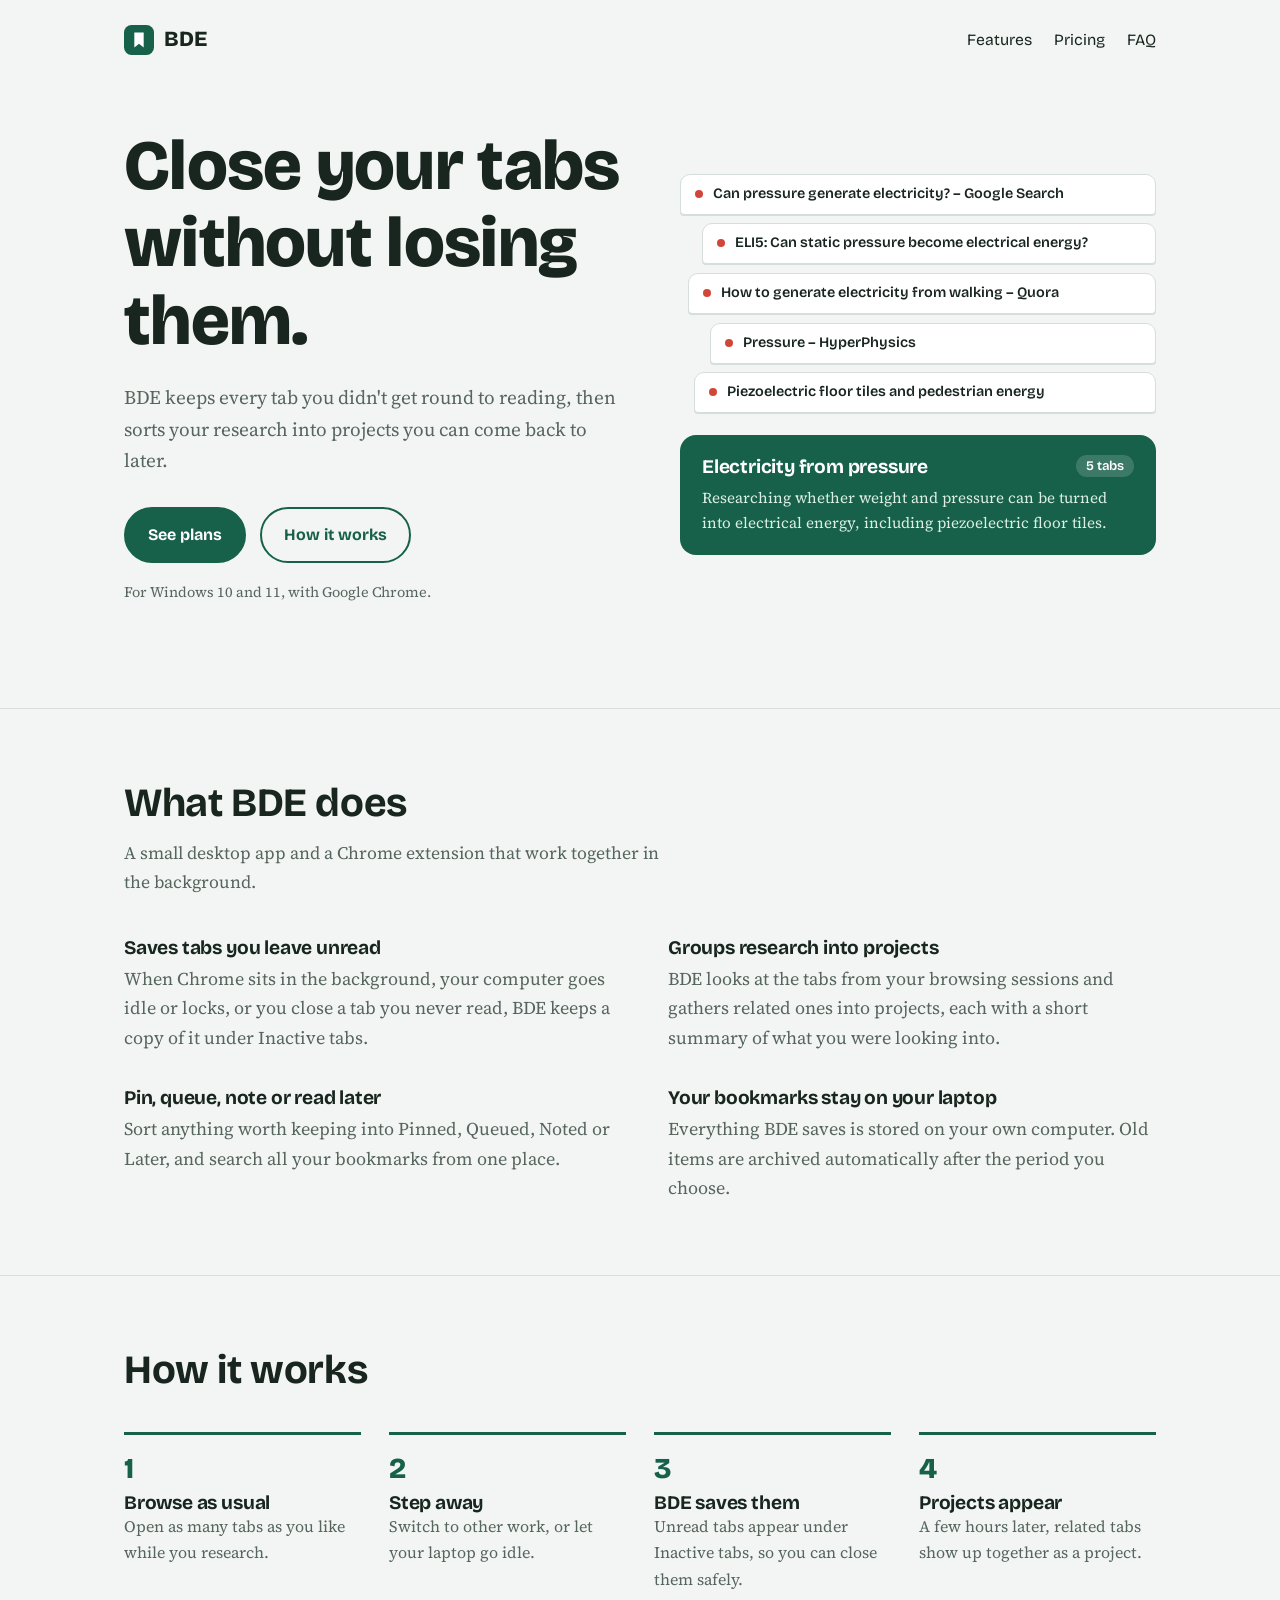
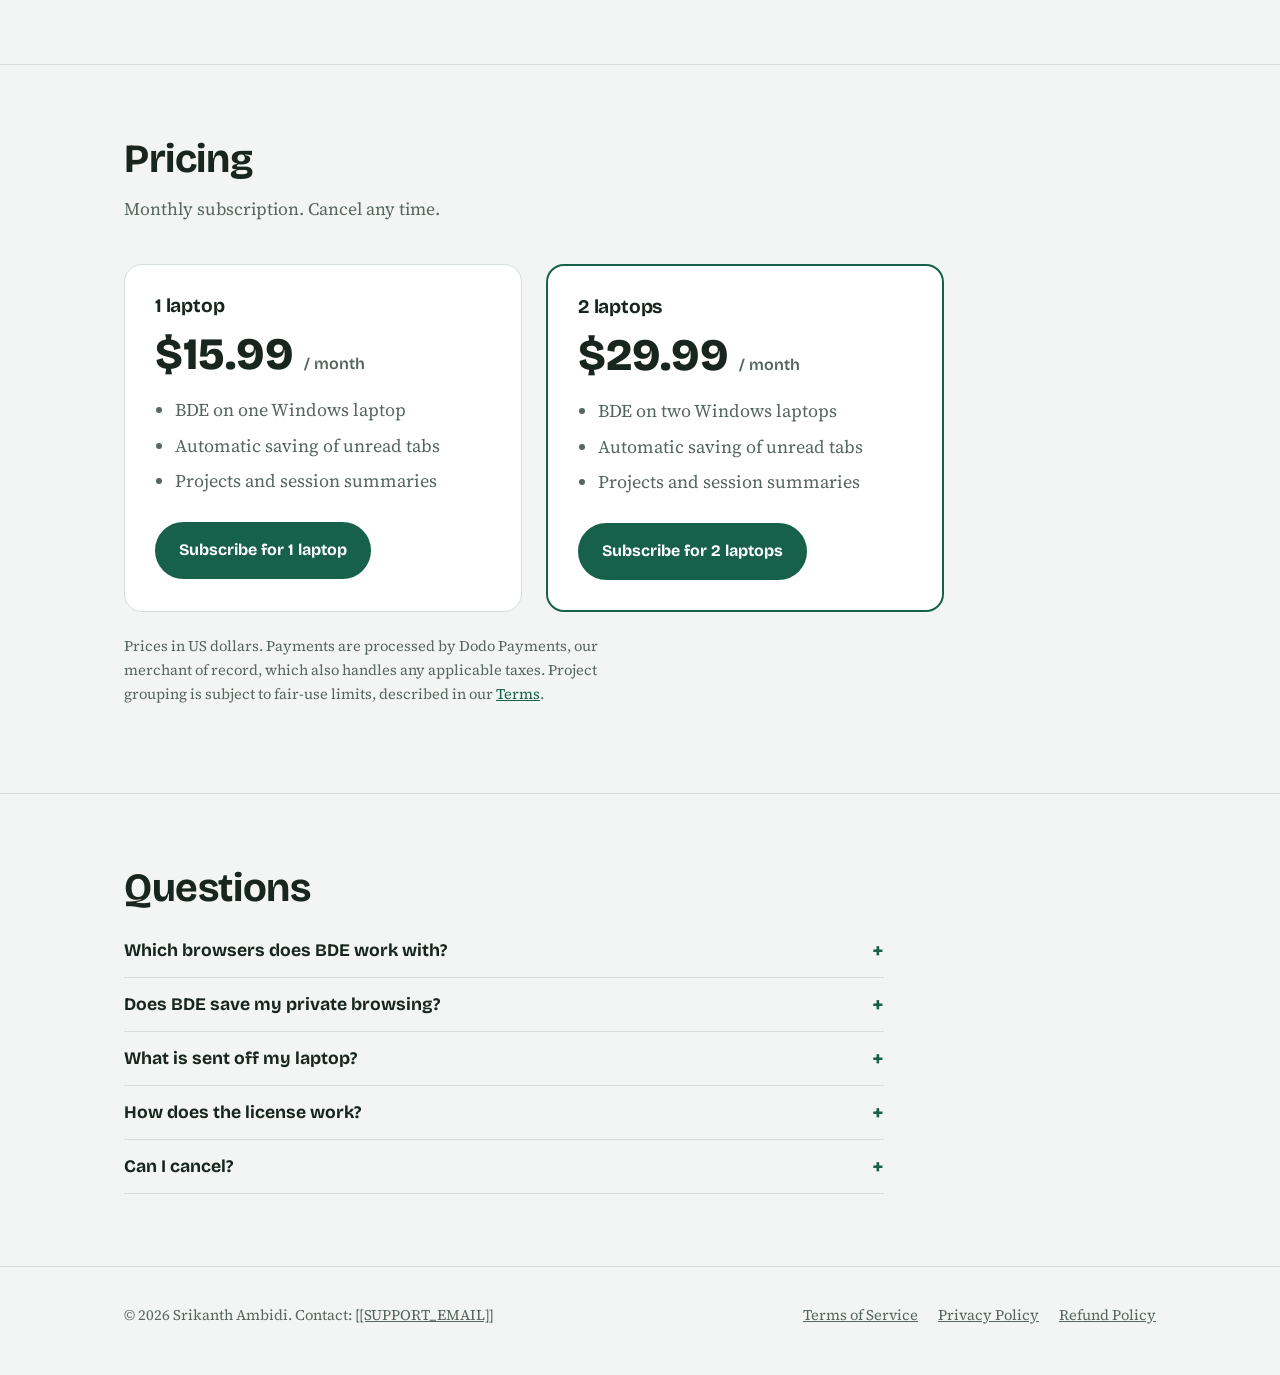
==== index.html @ 4da1cbdd "Add files via upload" ====
<!doctype html>
<html lang="en">
<head>
<meta charset="utf-8">
<meta name="viewport" content="width=device-width, initial-scale=1">
<title>BDE – Bookmark Desktop Extension</title>
<meta name="description" content="BDE saves the browser tabs you leave unread and groups your research into projects, so you can close tabs without losing them.">
<link rel="preconnect" href="https://fonts.googleapis.com">
<link rel="preconnect" href="https://fonts.gstatic.com" crossorigin>
<link href="https://fonts.googleapis.com/css2?family=Bricolage+Grotesque:opsz,wght@12..96,600;12..96,700;12..96,800&family=Source+Serif+4:ital,opsz,wght@0,8..60,400;0,8..60,600;1,8..60,400&display=swap" rel="stylesheet">
<link rel="stylesheet" href="style.css">
<link rel="icon" href="data:image/svg+xml,%3Csvg xmlns='http://www.w3.org/2000/svg' viewBox='0 0 32 32'%3E%3Crect width='32' height='32' rx='8' fill='%2317614A'/%3E%3Cpath d='M11 8h10v16l-5-4-5 4z' fill='%23fff'/%3E%3C/svg%3E">
</head>
<body>
<div class="wrap">
  <header class="top">
    <a class="brand" href="index.html">
      <svg viewBox="0 0 32 32" aria-hidden="true"><rect width="32" height="32" rx="8" fill="#17614A"/><path d="M11 8h10v16l-5-4-5 4z" fill="#fff"/></svg>
      BDE
    </a>
    <nav class="nav" aria-label="Main">
      <a class="hide-sm" href="#features">Features</a>
      <a href="#pricing">Pricing</a>
      <a class="hide-sm" href="#faq">FAQ</a>
    </nav>
  </header>

  <main>
    <div class="hero">
      <div>
        <h1>Close your tabs without losing them.</h1>
        <p class="lead">BDE keeps every tab you didn't get round to reading, then sorts your research into projects you can come back to later.</p>
        <div class="actions">
          <a class="btn btn-solid" href="#pricing">See plans</a>
          <a class="btn btn-line" href="#how">How it works</a>
        </div>
        <p class="req">For Windows 10 and 11, with Google Chrome.</p>
      </div>

      <div class="scene" aria-hidden="true">
        <div class="tabs">
          <div class="tab">Can pressure generate electricity? – Google Search</div>
          <div class="tab">ELI5: Can static pressure become electrical energy?</div>
          <div class="tab">How to generate electricity from walking – Quora</div>
          <div class="tab">Pressure – HyperPhysics</div>
          <div class="tab">Piezoelectric floor tiles and pedestrian energy</div>
        </div>
        <div class="project">
          <h3>Electricity from pressure <span class="count">5 tabs</span></h3>
          <p>Researching whether weight and pressure can be turned into electrical energy, including piezoelectric floor tiles.</p>
        </div>
      </div>
    </div>
  </main>
</div>

<section id="features">
  <div class="wrap">
    <h2>What BDE does</h2>
    <p class="intro">A small desktop app and a Chrome extension that work together in the background.</p>
    <div class="features">
      <div>
        <h3>Saves tabs you leave unread</h3>
        <p>When Chrome sits in the background, your computer goes idle or locks, or you close a tab you never read, BDE keeps a copy of it under Inactive tabs.</p>
      </div>
      <div>
        <h3>Groups research into projects</h3>
        <p>BDE looks at the tabs from your browsing sessions and gathers related ones into projects, each with a short summary of what you were looking into.</p>
      </div>
      <div>
        <h3>Pin, queue, note or read later</h3>
        <p>Sort anything worth keeping into Pinned, Queued, Noted or Later, and search all your bookmarks from one place.</p>
      </div>
      <div>
        <h3>Your bookmarks stay on your laptop</h3>
        <p>Everything BDE saves is stored on your own computer. Old items are archived automatically after the period you choose.</p>
      </div>
    </div>
  </div>
</section>

<section id="how">
  <div class="wrap">
    <h2>How it works</h2>
    <ol class="steps">
      <li><h3>Browse as usual</h3><p>Open as many tabs as you like while you research.</p></li>
      <li><h3>Step away</h3><p>Switch to other work, or let your laptop go idle.</p></li>
      <li><h3>BDE saves them</h3><p>Unread tabs appear under Inactive tabs, so you can close them safely.</p></li>
      <li><h3>Projects appear</h3><p>A few hours later, related tabs show up together as a project.</p></li>
    </ol>
  </div>
</section>

<section id="pricing">
  <div class="wrap">
    <h2>Pricing</h2>
    <p class="intro">Monthly subscription. Cancel any time.</p>
    <div class="plans">
      <div class="plan">
        <h3>1 laptop</h3>
        <p class="price">$15.99 <small>/ month</small></p>
        <ul>
          <li>BDE on one Windows laptop</li>
          <li>Automatic saving of unread tabs</li>
          <li>Projects and session summaries</li>
        </ul>
        <a class="btn btn-solid" href="[[CHECKOUT_LINK_1_LAPTOP]]">Subscribe for 1 laptop</a>
      </div>
      <div class="plan featured">
        <h3>2 laptops</h3>
        <p class="price">$29.99 <small>/ month</small></p>
        <ul>
          <li>BDE on two Windows laptops</li>
          <li>Automatic saving of unread tabs</li>
          <li>Projects and session summaries</li>
        </ul>
        <a class="btn btn-solid" href="[[CHECKOUT_LINK_2_LAPTOPS]]">Subscribe for 2 laptops</a>
      </div>
    </div>
    <p class="note">Prices in US dollars. Payments are processed by Dodo Payments, our merchant of record, which also handles any applicable taxes. Project grouping is subject to fair-use limits, described in our <a href="terms.html">Terms</a>.</p>
  </div>
</section>

<section id="faq">
  <div class="wrap">
    <h2>Questions</h2>
    <details>
      <summary>Which browsers does BDE work with?</summary>
      <p>Google Chrome on Windows 10 and 11. BDE links to one browser at a time; to move it to another browser, remove the extension from the first one and install it in the new one.</p>
    </details>
    <details>
      <summary>Does BDE save my private browsing?</summary>
      <p>No. Incognito tabs are never saved.</p>
    </details>
    <details>
      <summary>What is sent off my laptop?</summary>
      <p>To create projects, BDE sends the titles and web addresses of saved tabs, over an encrypted connection, to our server, which passes them to an AI service to group them and write a summary. They are not stored on our server. Your bookmarks themselves stay on your laptop. Details are in our <a href="privacy.html">Privacy Policy</a>.</p>
    </details>
    <details>
      <summary>How does the license work?</summary>
      <p>After you subscribe, you receive a license key by email. Enter it in BDE's Settings on each laptop your plan covers. If you replace a laptop, you can move the license to the new one.</p>
    </details>
    <details>
      <summary>Can I cancel?</summary>
      <p>Yes, at any time. Your subscription runs until the end of the period you've paid for. See our <a href="refund.html">Refund Policy</a> for refunds.</p>
    </details>
  </div>
</section>

<footer>
  <div class="wrap">
    <span>© 2026 Srikanth Ambidi. Contact: <a href="mailto:[[SUPPORT_EMAIL]]">[[SUPPORT_EMAIL]]</a></span>
    <nav aria-label="Legal">
      <a href="terms.html">Terms of Service</a>
      <a href="privacy.html">Privacy Policy</a>
      <a href="refund.html">Refund Policy</a>
    </nav>
  </div>
</footer>
</body>
</html>
---- style.css ----
/* BDE site — shared styles */
:root{
  --paper:#F2F5F3; --surface:#FFFFFF; --ink:#18261F; --muted:#56655D;
  --pine:#17614A; --pine-deep:#0F4636; --mint:#D3E9DE; --unread:#D2463A; --line:#D5DED9;
  --display:"Bricolage Grotesque",system-ui,sans-serif;
  --body:"Source Serif 4",Georgia,serif;
}
*{box-sizing:border-box}
html{scroll-behavior:smooth}
body{margin:0;background:var(--paper);color:var(--ink);font:18px/1.65 var(--body);-webkit-font-smoothing:antialiased}
a{color:var(--pine)}
a:focus-visible,button:focus-visible,summary:focus-visible{outline:3px solid var(--pine);outline-offset:3px;border-radius:4px}
.wrap{max-width:1080px;margin:0 auto;padding:0 24px}
h1,h2,h3{font-family:var(--display);line-height:1.1;letter-spacing:-.01em;margin:0}
h1{font-size:clamp(2.6rem,6vw,4.4rem);font-weight:800}
h2{font-size:clamp(1.8rem,3.4vw,2.5rem);font-weight:700}
h3{font-size:1.2rem;font-weight:700}
p{margin:0 0 1em;max-width:62ch}

/* header */
.top{display:flex;align-items:center;justify-content:space-between;padding:22px 0}
.brand{display:flex;align-items:center;gap:10px;font-family:var(--display);font-weight:800;font-size:1.35rem;color:var(--ink);text-decoration:none}
.brand svg{width:30px;height:30px}
.nav{display:flex;gap:22px;font-family:var(--display);font-size:.98rem}
.nav a{color:var(--ink);text-decoration:none}
.nav a:hover{color:var(--pine)}

/* buttons */
.btn{display:inline-block;font-family:var(--display);font-weight:700;font-size:1rem;padding:13px 22px;border-radius:999px;text-decoration:none;border:2px solid var(--pine)}
.btn-solid{background:var(--pine);color:#fff}
.btn-solid:hover{background:var(--pine-deep);border-color:var(--pine-deep)}
.btn-line{color:var(--pine);background:transparent}
.btn-line:hover{background:var(--mint)}

/* hero */
.hero{display:grid;grid-template-columns:1.05fr 1fr;gap:56px;align-items:center;padding:48px 0 88px}
.hero p.lead{font-size:1.2rem;color:var(--muted);margin:22px 0 30px}
.hero .actions{display:flex;gap:14px;flex-wrap:wrap}
.hero .req{font-size:.9rem;color:var(--muted);margin-top:18px}

/* the tab-strip illustration */
.scene{position:relative;min-height:400px}
.tabs{display:flex;flex-direction:column;gap:9px}
.tab{display:flex;align-items:center;gap:10px;background:var(--surface);border:1px solid var(--line);border-radius:10px 10px 4px 4px;padding:10px 14px;font:600 .9rem/1.3 var(--display);color:var(--ink);box-shadow:0 1px 0 var(--line);white-space:nowrap;overflow:hidden;text-overflow:ellipsis}
.tab::before{content:"";flex:none;width:8px;height:8px;border-radius:50%;background:var(--unread)}
.tab:nth-child(2){margin-left:22px}.tab:nth-child(3){margin-left:8px}.tab:nth-child(4){margin-left:30px}.tab:nth-child(5){margin-left:14px}
.project{margin-top:22px;background:var(--pine);color:#fff;border-radius:16px;padding:20px 22px}
.project h3{color:#fff;display:flex;align-items:center;gap:10px}
.project p{color:#DCEFE5;font-size:.95rem;margin:8px 0 0}
.project .count{margin-left:auto;font:600 .82rem var(--display);background:rgba(255,255,255,.16);padding:3px 10px;border-radius:999px}
@media (prefers-reduced-motion:no-preference){
  .tab{animation:settle .7s cubic-bezier(.2,.8,.2,1) both}
  .tab:nth-child(1){animation-delay:.05s}.tab:nth-child(2){animation-delay:.15s}.tab:nth-child(3){animation-delay:.25s}.tab:nth-child(4){animation-delay:.35s}.tab:nth-child(5){animation-delay:.45s}
  .project{animation:rise .7s .75s cubic-bezier(.2,.8,.2,1) both}
  @keyframes settle{from{opacity:0;transform:translateX(40px) rotate(2deg)}to{opacity:1;transform:none}}
  @keyframes rise{from{opacity:0;transform:translateY(16px)}to{opacity:1;transform:none}}
}

/* sections */
section{padding:72px 0;border-top:1px solid var(--line)}
section > .wrap > h2{margin-bottom:14px}
.intro{color:var(--muted);font-size:1.1rem}
.features{display:grid;grid-template-columns:1fr 1fr;gap:34px 56px;margin-top:40px}
.features h3{margin-bottom:6px}
.features p{color:var(--muted);margin:0}
.steps{list-style:none;padding:0;margin:40px 0 0;counter-reset:s;display:grid;grid-template-columns:repeat(4,1fr);gap:28px}
.steps li{counter-increment:s;border-top:3px solid var(--pine);padding-top:16px}
.steps li::before{content:counter(s);display:block;font:800 1.8rem var(--display);color:var(--pine);margin-bottom:6px}
.steps p{color:var(--muted);font-size:1rem;margin:0}

/* pricing */
.plans{display:grid;grid-template-columns:1fr 1fr;gap:24px;margin-top:40px;max-width:820px}
.plan{background:var(--surface);border:1px solid var(--line);border-radius:18px;padding:30px}
.plan.featured{border:2px solid var(--pine)}
.price{font:800 2.8rem/1 var(--display);margin:16px 0 4px}
.price small{font-size:1rem;font-weight:600;color:var(--muted)}
.plan ul{padding-left:20px;margin:18px 0 26px;color:var(--muted)}
.plan li{margin-bottom:6px}
.note{font-size:.92rem;color:var(--muted);margin-top:22px}

/* faq */
details{border-bottom:1px solid var(--line);padding:16px 0;max-width:760px}
summary{cursor:pointer;font:700 1.1rem var(--display);list-style:none}
summary::-webkit-details-marker{display:none}
summary::after{content:"+";float:right;color:var(--pine);font-size:1.4rem;line-height:1}
details[open] summary::after{content:"–"}
details p{color:var(--muted);margin:12px 0 0}

/* footer */
footer{border-top:1px solid var(--line);padding:36px 0 48px;font-size:.92rem;color:var(--muted)}
footer .wrap{display:flex;justify-content:space-between;gap:20px;flex-wrap:wrap}
footer nav{display:flex;gap:20px;flex-wrap:wrap}
footer a{color:var(--muted)}

/* legal pages */
.legal{padding:40px 0 80px}
.legal h1{font-size:clamp(2.2rem,5vw,3.2rem);margin-bottom:8px}
.legal .updated{color:var(--muted);margin-bottom:40px}
.legal h2{font-size:1.45rem;margin:40px 0 12px}
.legal ul{max-width:62ch;padding-left:22px}
.legal li{margin-bottom:8px}

@media (max-width:860px){
  .hero{grid-template-columns:1fr;gap:40px;padding-top:24px}
  .scene{min-height:0}
  .features,.plans{grid-template-columns:1fr}
  .steps{grid-template-columns:1fr 1fr}
  .nav a.hide-sm{display:none}
}
@media (max-width:520px){
  body{font-size:17px}
  .wrap{padding:0 16px}
  .steps{grid-template-columns:1fr}
  .nav{gap:14px}
}

/* keep the hero inside narrow screens */
.hero > *{min-width:0}
.tab{min-width:0}
h1{overflow-wrap:break-word}
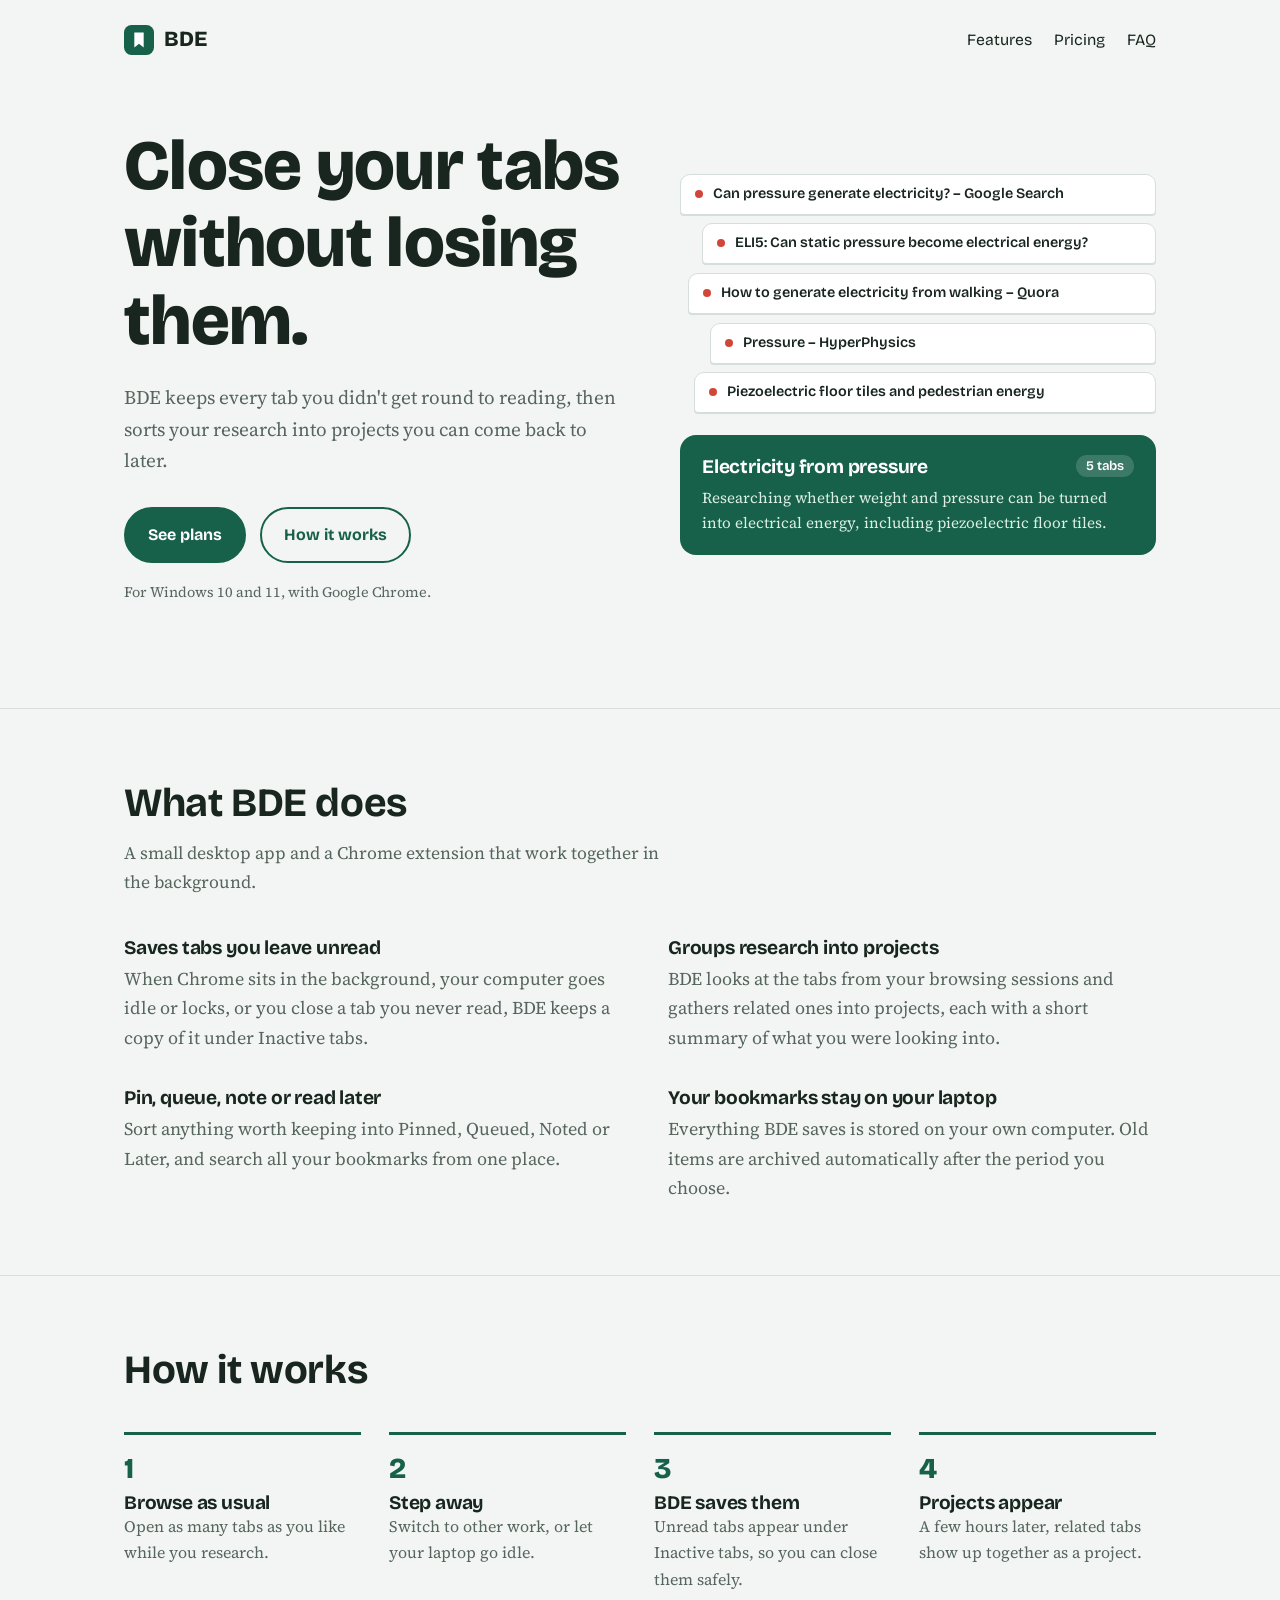
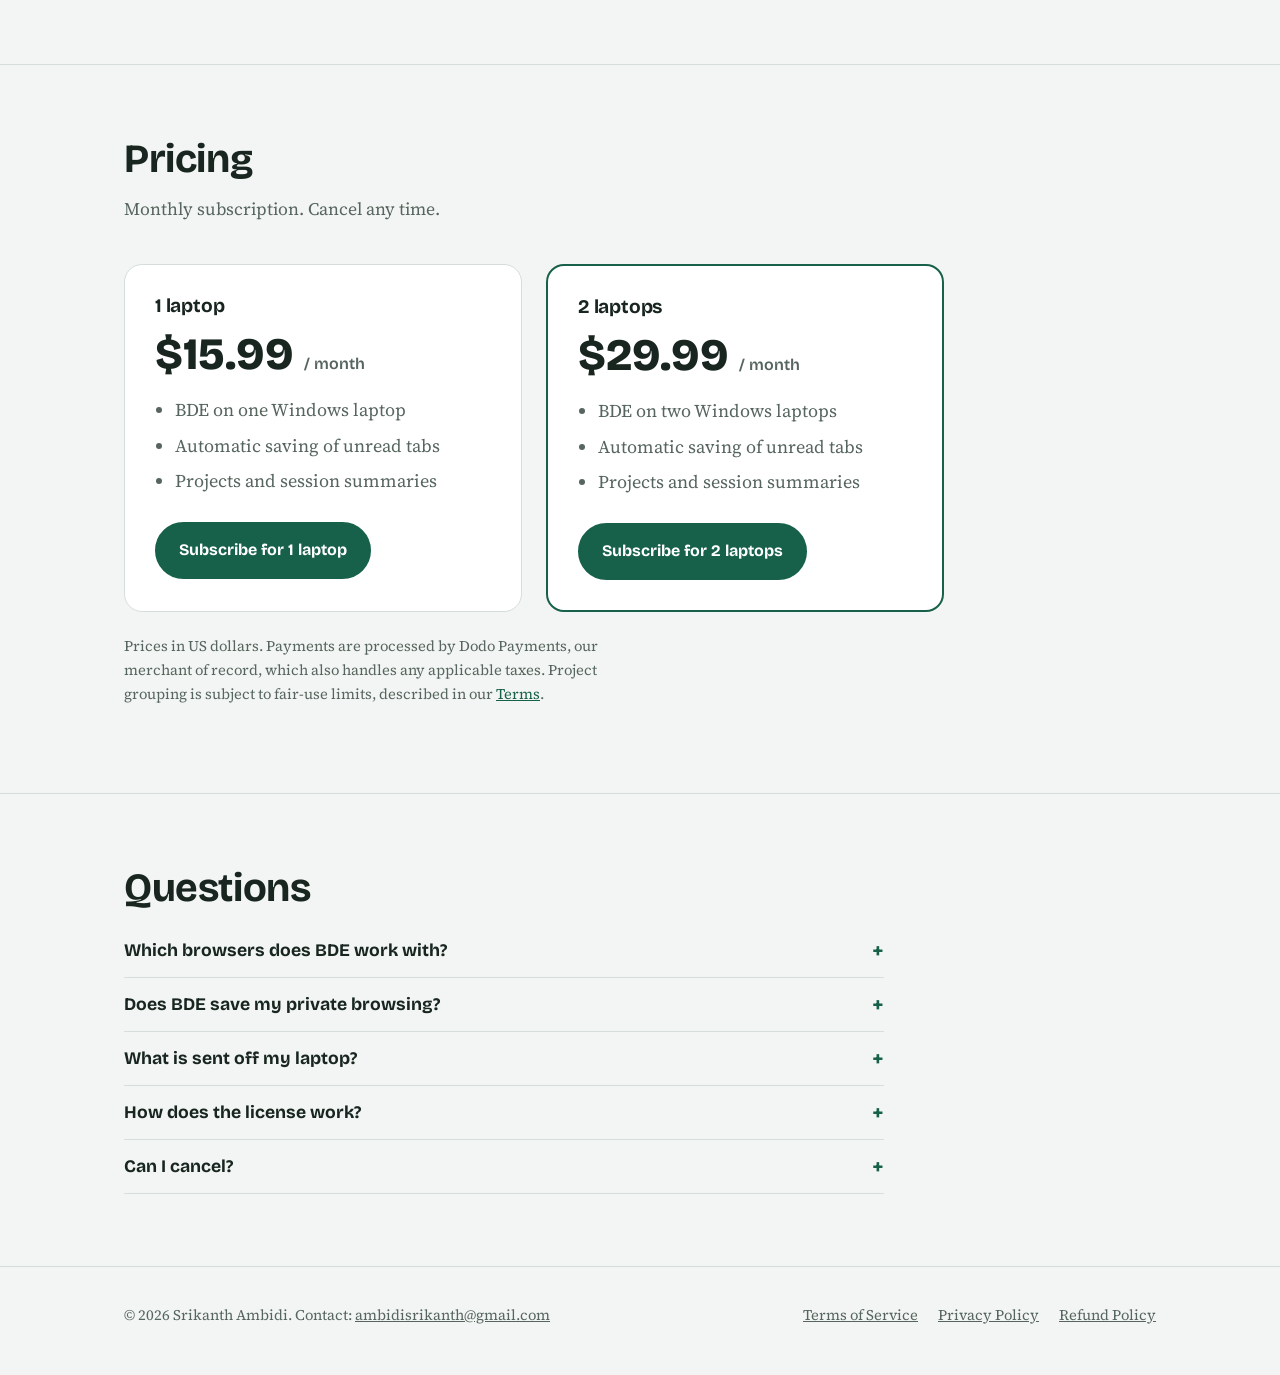
==== commit 972d501d: "Add files via upload" ====
--- a/index.html
+++ b/index.html
@@ -149,7 +149,7 @@
 
 <footer>
   <div class="wrap">
-    <span>© 2026 Srikanth Ambidi. Contact: <a href="mailto:[[SUPPORT_EMAIL]]">[[SUPPORT_EMAIL]]</a></span>
+    <span>© 2026 Srikanth Ambidi. Contact: <a href="mailto:ambidisrikanth@gmail.com">ambidisrikanth@gmail.com</a></span>
     <nav aria-label="Legal">
       <a href="terms.html">Terms of Service</a>
       <a href="privacy.html">Privacy Policy</a>
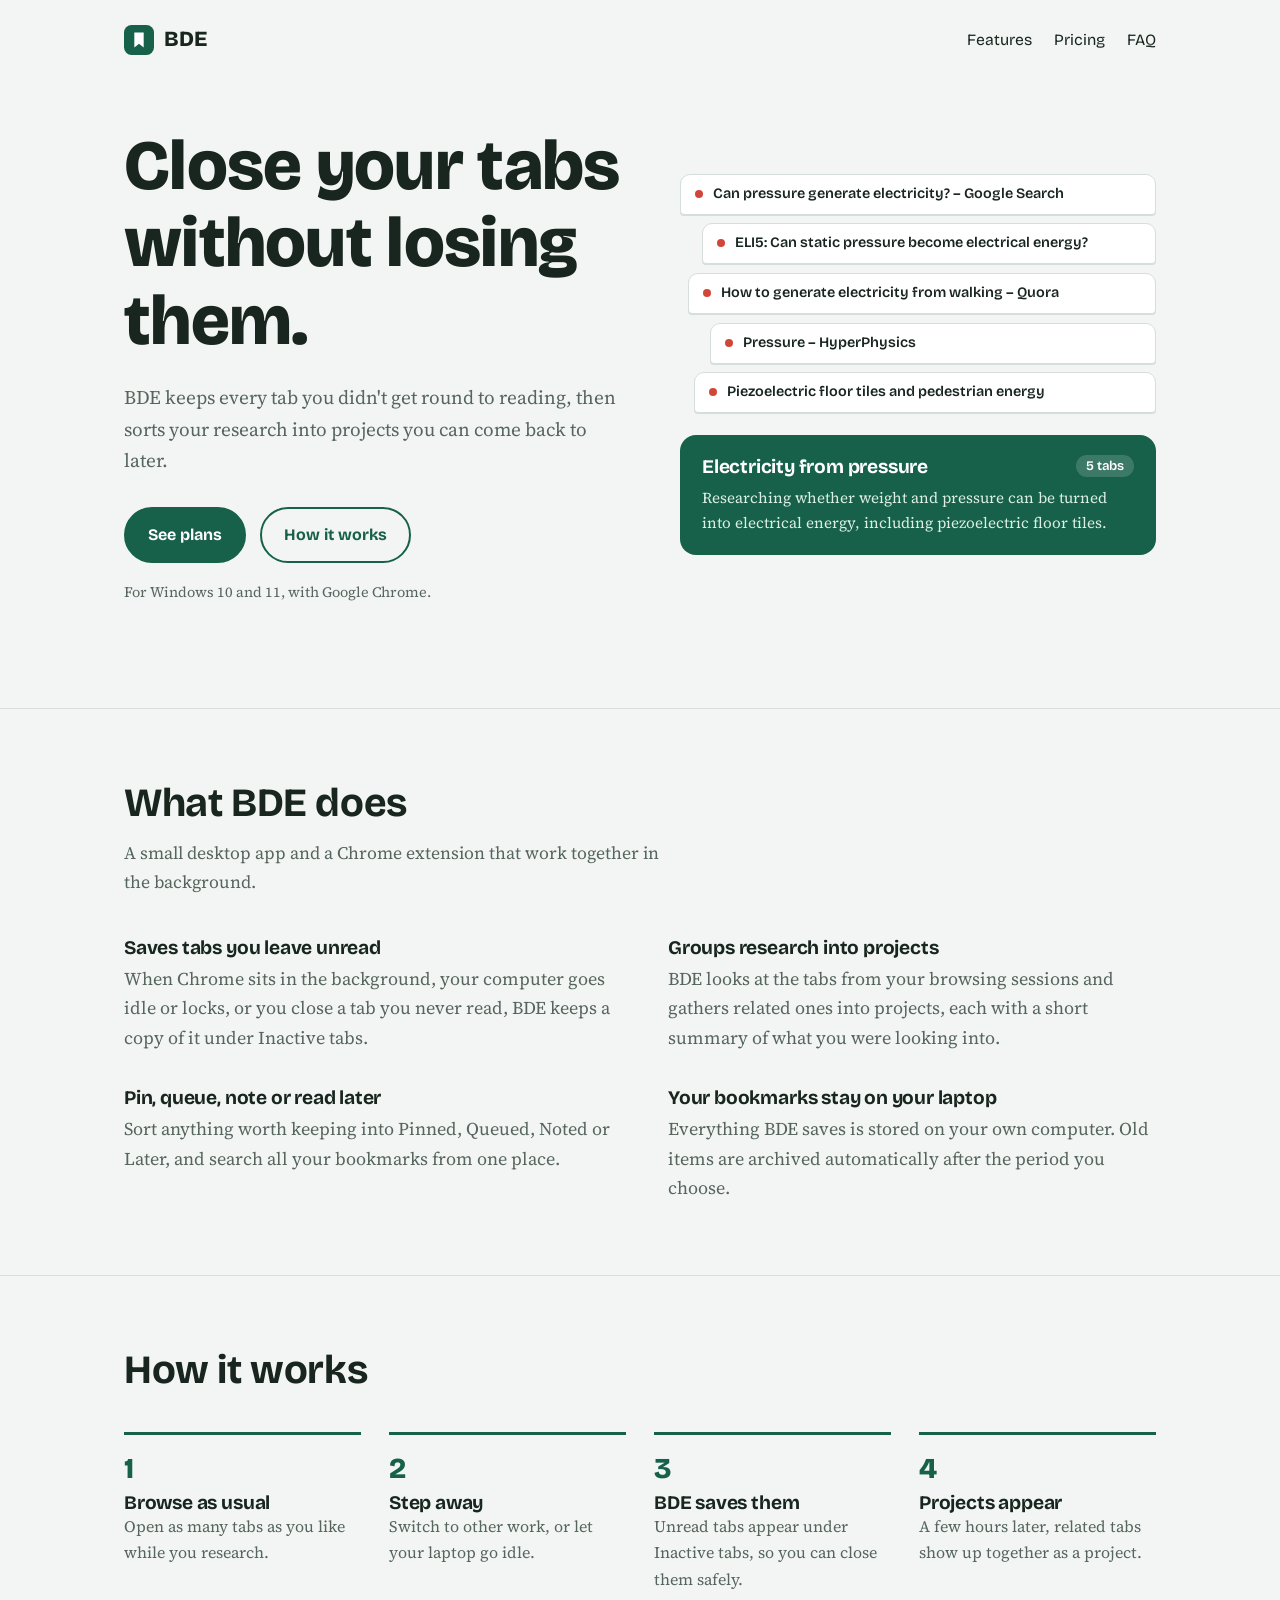
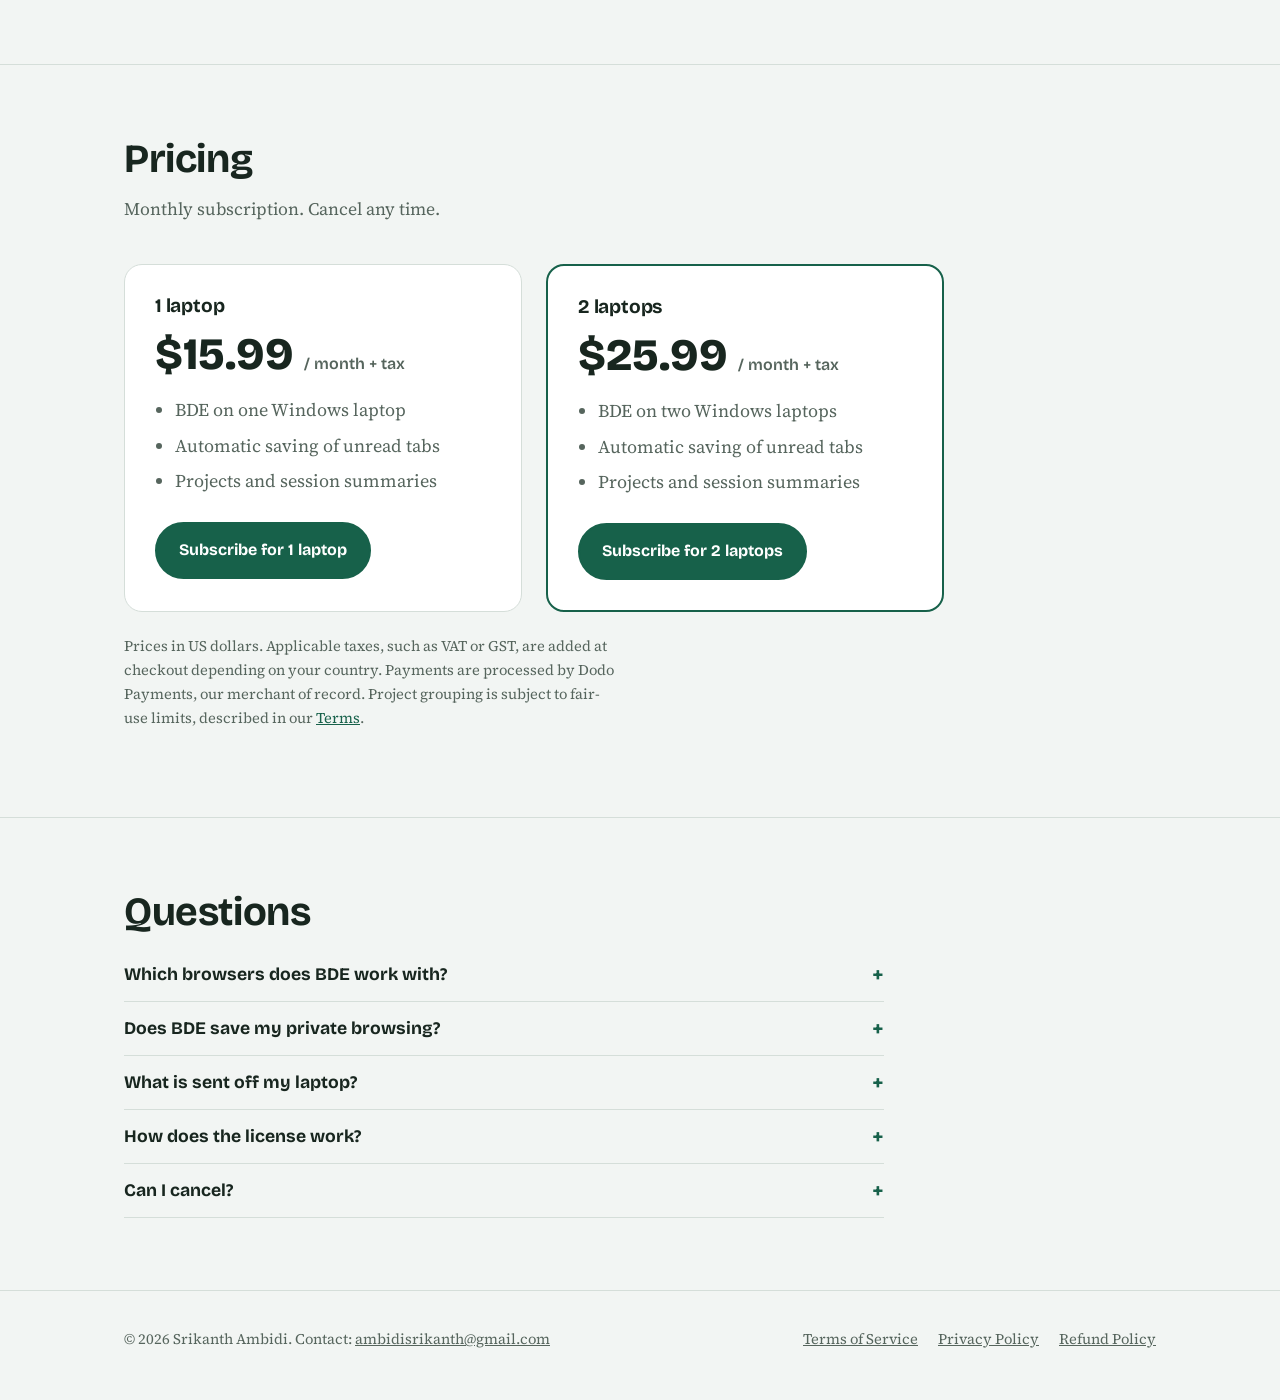
==== commit 442cf0c0: "Add files via upload" ====
--- a/index.html
+++ b/index.html
@@ -98,26 +98,26 @@
     <div class="plans">
       <div class="plan">
         <h3>1 laptop</h3>
-        <p class="price">$15.99 <small>/ month</small></p>
+        <p class="price">$15.99 <small>/ month + tax</small></p>
         <ul>
           <li>BDE on one Windows laptop</li>
           <li>Automatic saving of unread tabs</li>
           <li>Projects and session summaries</li>
         </ul>
-        <a class="btn btn-solid" href="[[CHECKOUT_LINK_1_LAPTOP]]">Subscribe for 1 laptop</a>
+        <a class="btn btn-solid" href="https://test.checkout.dodopayments.com/buy/pdt_0NpdW28CvvobQooBrMeeS?quantity=1">Subscribe for 1 laptop</a>
       </div>
       <div class="plan featured">
         <h3>2 laptops</h3>
-        <p class="price">$29.99 <small>/ month</small></p>
+        <p class="price">$25.99 <small>/ month + tax</small></p>
         <ul>
           <li>BDE on two Windows laptops</li>
           <li>Automatic saving of unread tabs</li>
           <li>Projects and session summaries</li>
         </ul>
-        <a class="btn btn-solid" href="[[CHECKOUT_LINK_2_LAPTOPS]]">Subscribe for 2 laptops</a>
+        <a class="btn btn-solid" href="https://test.checkout.dodopayments.com/buy/pdt_0NpdYItDweA7VTiHKv6nd?quantity=1">Subscribe for 2 laptops</a>
       </div>
     </div>
-    <p class="note">Prices in US dollars. Payments are processed by Dodo Payments, our merchant of record, which also handles any applicable taxes. Project grouping is subject to fair-use limits, described in our <a href="terms.html">Terms</a>.</p>
+    <p class="note">Prices in US dollars. Applicable taxes, such as VAT or GST, are added at checkout depending on your country. Payments are processed by Dodo Payments, our merchant of record. Project grouping is subject to fair-use limits, described in our <a href="terms.html">Terms</a>.</p>
   </div>
 </section>
 
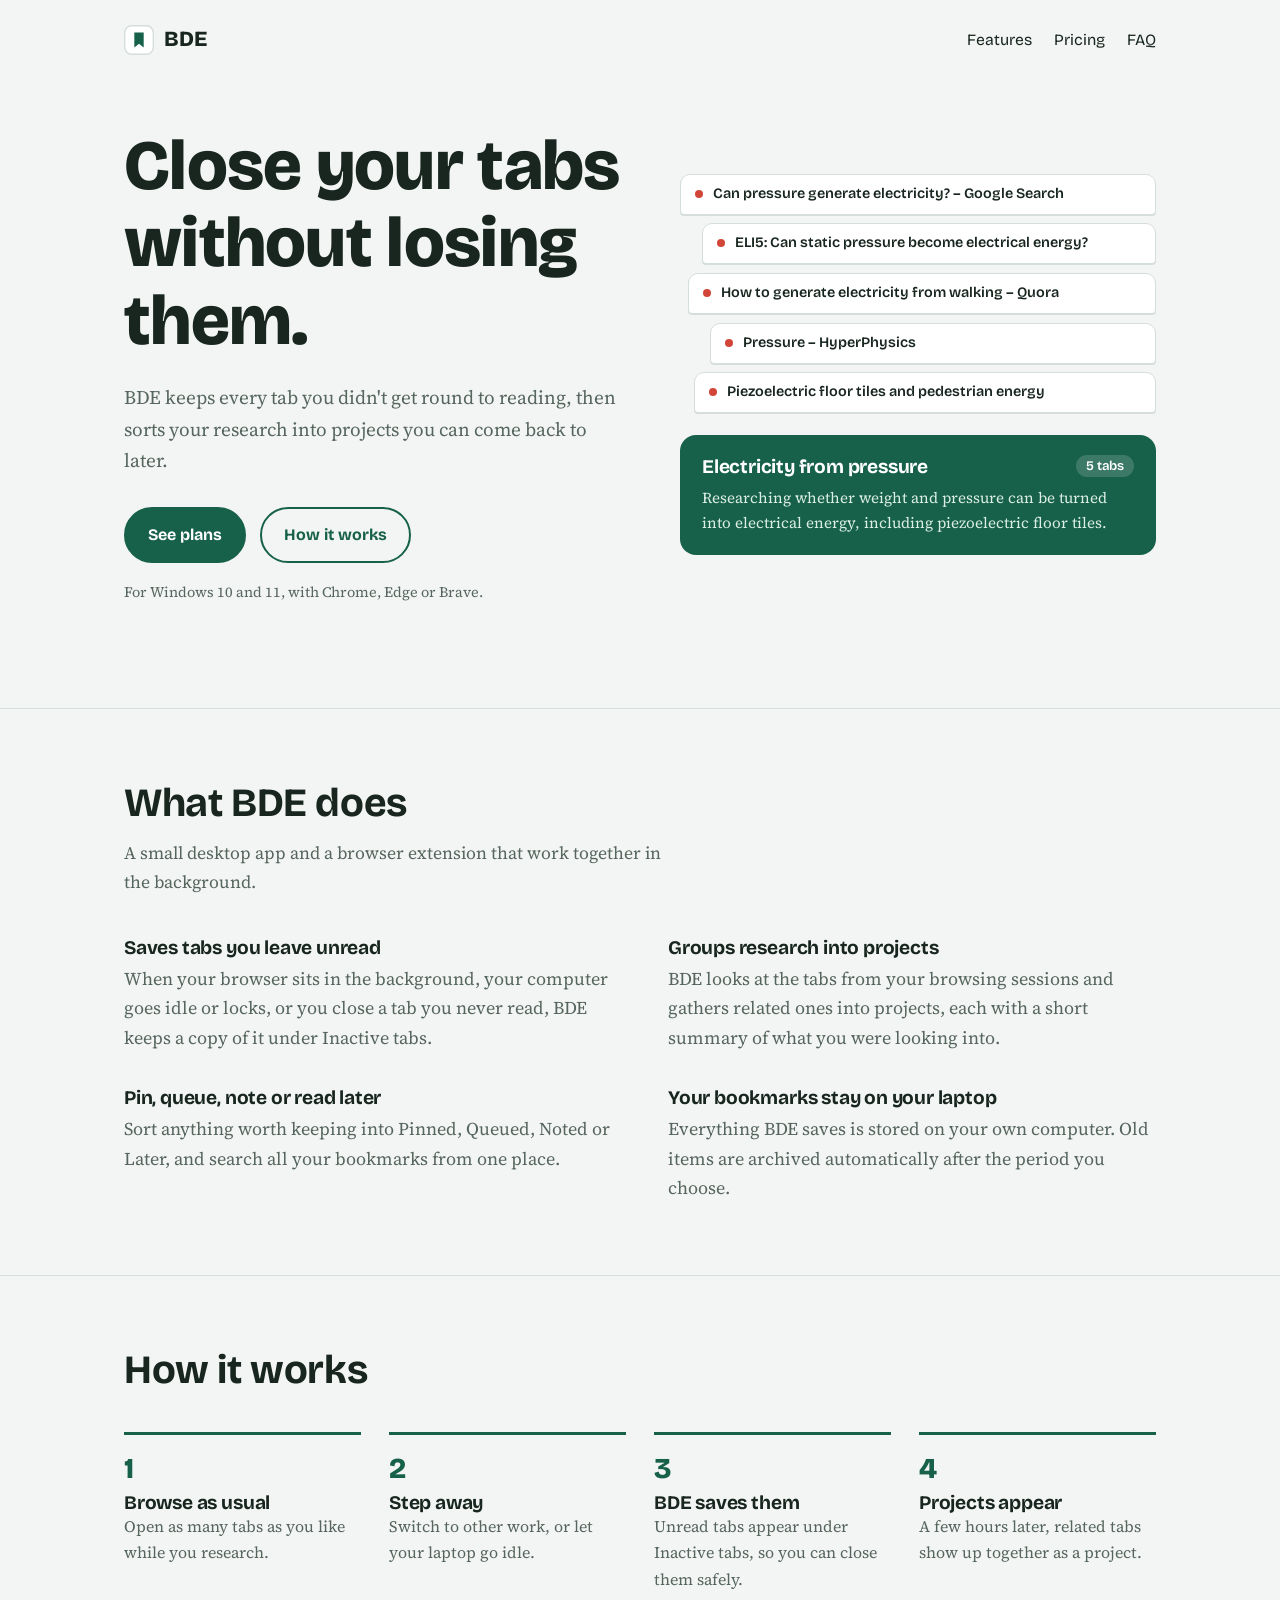
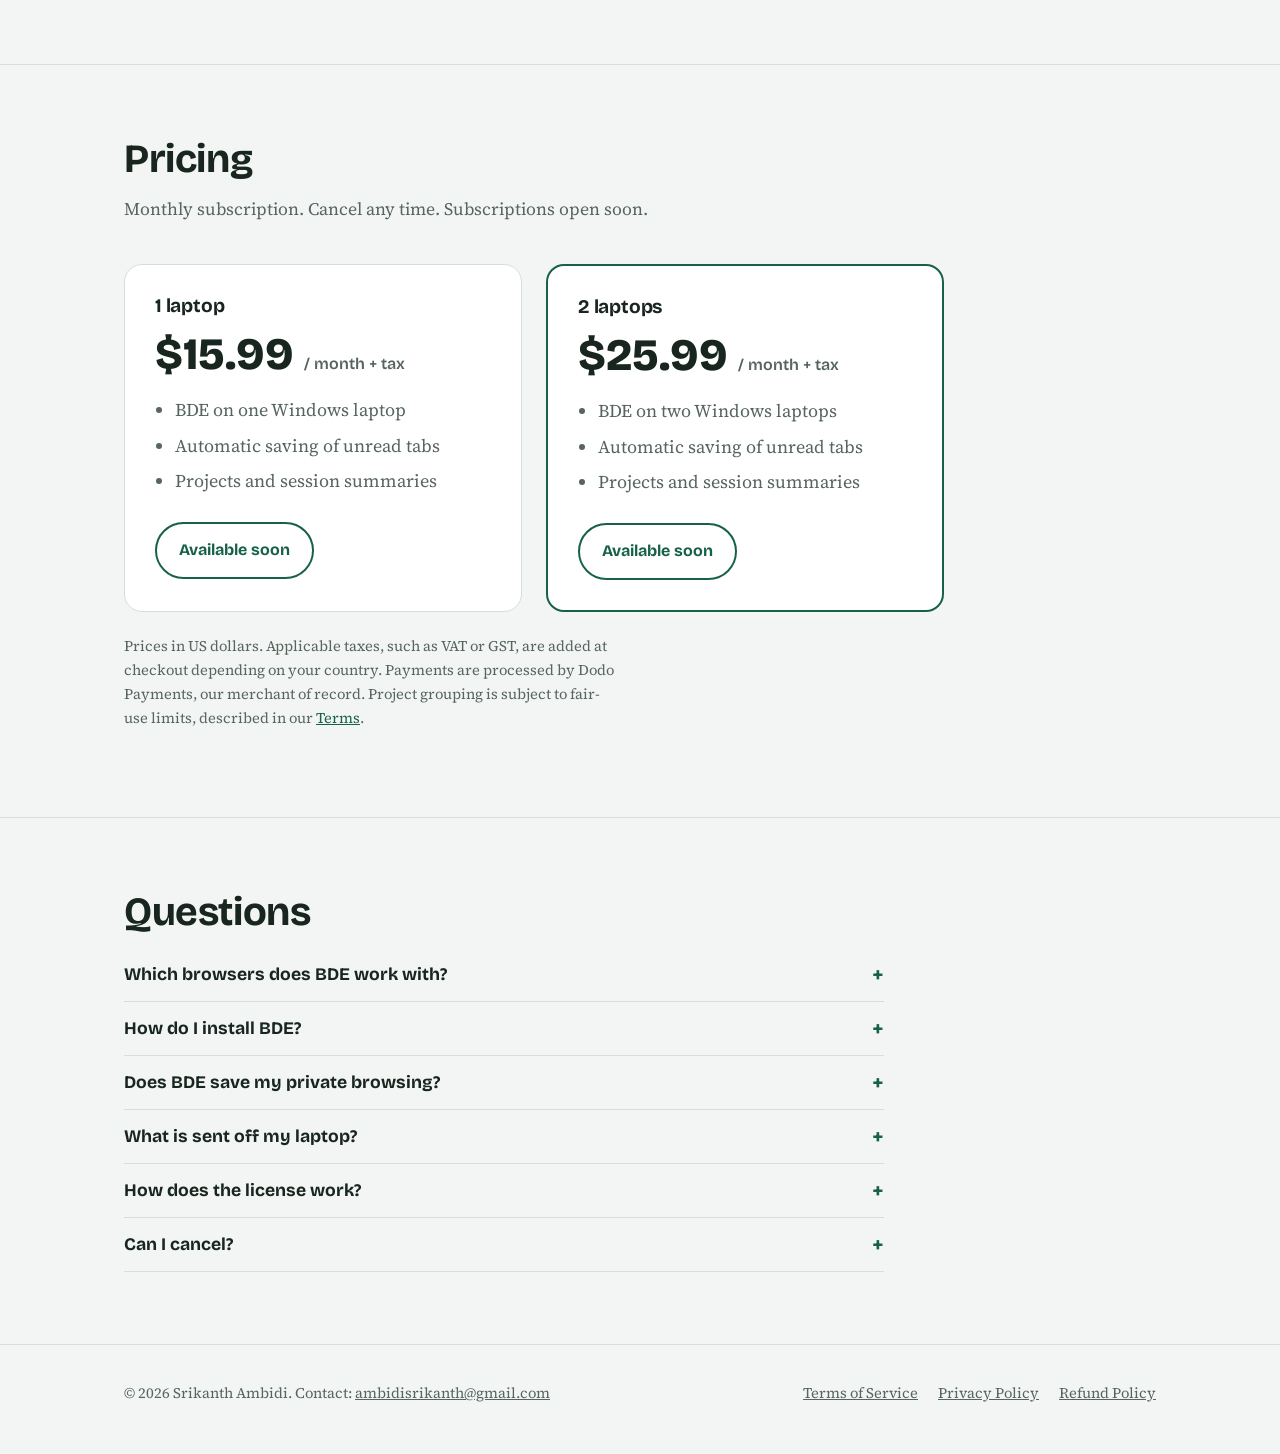
==== commit 00f36b91: "Add files via upload all 5 files changed" ====
--- a/index.html
+++ b/index.html
@@ -9,13 +9,13 @@
 <link rel="preconnect" href="https://fonts.gstatic.com" crossorigin>
 <link href="https://fonts.googleapis.com/css2?family=Bricolage+Grotesque:opsz,wght@12..96,600;12..96,700;12..96,800&family=Source+Serif+4:ital,opsz,wght@0,8..60,400;0,8..60,600;1,8..60,400&display=swap" rel="stylesheet">
 <link rel="stylesheet" href="style.css">
-<link rel="icon" href="data:image/svg+xml,%3Csvg xmlns='http://www.w3.org/2000/svg' viewBox='0 0 32 32'%3E%3Crect width='32' height='32' rx='8' fill='%2317614A'/%3E%3Cpath d='M11 8h10v16l-5-4-5 4z' fill='%23fff'/%3E%3C/svg%3E">
+<link rel="icon" href="data:image/svg+xml,%3Csvg xmlns='http://www.w3.org/2000/svg' viewBox='0 0 32 32'%3E%3Crect x='0.75' y='0.75' width='30.5' height='30.5' rx='7.5' fill='%23fff' stroke='%23D5DED9' stroke-width='1.5'/%3E%3Cpath d='M11 8h10v16l-5-4-5 4z' fill='%2317614A'/%3E%3C/svg%3E">
 </head>
 <body>
 <div class="wrap">
   <header class="top">
     <a class="brand" href="index.html">
-      <svg viewBox="0 0 32 32" aria-hidden="true"><rect width="32" height="32" rx="8" fill="#17614A"/><path d="M11 8h10v16l-5-4-5 4z" fill="#fff"/></svg>
+      <svg viewBox="0 0 32 32" aria-hidden="true"><rect x="0.75" y="0.75" width="30.5" height="30.5" rx="7.5" fill="#fff" stroke="#D5DED9" stroke-width="1.5"/><path d="M11 8h10v16l-5-4-5 4z" fill="#17614A"/></svg>
       BDE
     </a>
     <nav class="nav" aria-label="Main">
@@ -34,7 +34,7 @@
           <a class="btn btn-solid" href="#pricing">See plans</a>
           <a class="btn btn-line" href="#how">How it works</a>
         </div>
-        <p class="req">For Windows 10 and 11, with Google Chrome.</p>
+        <p class="req">For Windows 10 and 11, with Chrome, Edge or Brave.</p>
       </div>
 
       <div class="scene" aria-hidden="true">
@@ -57,11 +57,11 @@
 <section id="features">
   <div class="wrap">
     <h2>What BDE does</h2>
-    <p class="intro">A small desktop app and a Chrome extension that work together in the background.</p>
+    <p class="intro">A small desktop app and a browser extension that work together in the background.</p>
     <div class="features">
       <div>
         <h3>Saves tabs you leave unread</h3>
-        <p>When Chrome sits in the background, your computer goes idle or locks, or you close a tab you never read, BDE keeps a copy of it under Inactive tabs.</p>
+        <p>When your browser sits in the background, your computer goes idle or locks, or you close a tab you never read, BDE keeps a copy of it under Inactive tabs.</p>
       </div>
       <div>
         <h3>Groups research into projects</h3>
@@ -94,7 +94,7 @@
 <section id="pricing">
   <div class="wrap">
     <h2>Pricing</h2>
-    <p class="intro">Monthly subscription. Cancel any time.</p>
+    <p class="intro">Monthly subscription. Cancel any time. Subscriptions open soon.</p>
     <div class="plans">
       <div class="plan">
         <h3>1 laptop</h3>
@@ -104,7 +104,7 @@
           <li>Automatic saving of unread tabs</li>
           <li>Projects and session summaries</li>
         </ul>
-        <a class="btn btn-solid" href="https://test.checkout.dodopayments.com/buy/pdt_0NpdW28CvvobQooBrMeeS?quantity=1">Subscribe for 1 laptop</a>
+        <span class="btn btn-line" aria-disabled="true">Available soon</span>
       </div>
       <div class="plan featured">
         <h3>2 laptops</h3>
@@ -114,7 +114,7 @@
           <li>Automatic saving of unread tabs</li>
           <li>Projects and session summaries</li>
         </ul>
-        <a class="btn btn-solid" href="https://test.checkout.dodopayments.com/buy/pdt_0NpdYItDweA7VTiHKv6nd?quantity=1">Subscribe for 2 laptops</a>
+        <span class="btn btn-line" aria-disabled="true">Available soon</span>
       </div>
     </div>
     <p class="note">Prices in US dollars. Applicable taxes, such as VAT or GST, are added at checkout depending on your country. Payments are processed by Dodo Payments, our merchant of record. Project grouping is subject to fair-use limits, described in our <a href="terms.html">Terms</a>.</p>
@@ -126,7 +126,11 @@
     <h2>Questions</h2>
     <details>
       <summary>Which browsers does BDE work with?</summary>
-      <p>Google Chrome on Windows 10 and 11. BDE links to one browser at a time; to move it to another browser, remove the extension from the first one and install it in the new one.</p>
+      <p>Chrome, Microsoft Edge and Brave on Windows 10 and 11. BDE links to one browser per laptop at a time; to switch, click Unlink in BDE's Settings (or remove the extension) and add it to the other browser. Firefox is planned for a later update.</p>
+    </details>
+    <details>
+      <summary>How do I install BDE?</summary>
+      <p>Install the BDE desktop app for Windows, add the BDE extension to Chrome, Edge or Brave from your browser's extension store, then open BDE, go to Settings → License, paste your license key and click Activate. Full steps will be on this site when subscriptions open.</p>
     </details>
     <details>
       <summary>Does BDE save my private browsing?</summary>
@@ -134,7 +138,7 @@
     </details>
     <details>
       <summary>What is sent off my laptop?</summary>
-      <p>To create projects, BDE sends the titles and web addresses of saved tabs, over an encrypted connection, to our server, which passes them to an AI service to group them and write a summary. They are not stored on our server. Your bookmarks themselves stay on your laptop. Details are in our <a href="privacy.html">Privacy Policy</a>.</p>
+      <p>To create projects, BDE sends the titles and web addresses of saved tabs, over an encrypted connection, to our server, which passes them to Google's Gemini AI service to group them and write a summary. They are not stored on our server. Your bookmarks themselves stay on your laptop. Details are in our <a href="privacy.html">Privacy Policy</a>.</p>
     </details>
     <details>
       <summary>How does the license work?</summary>
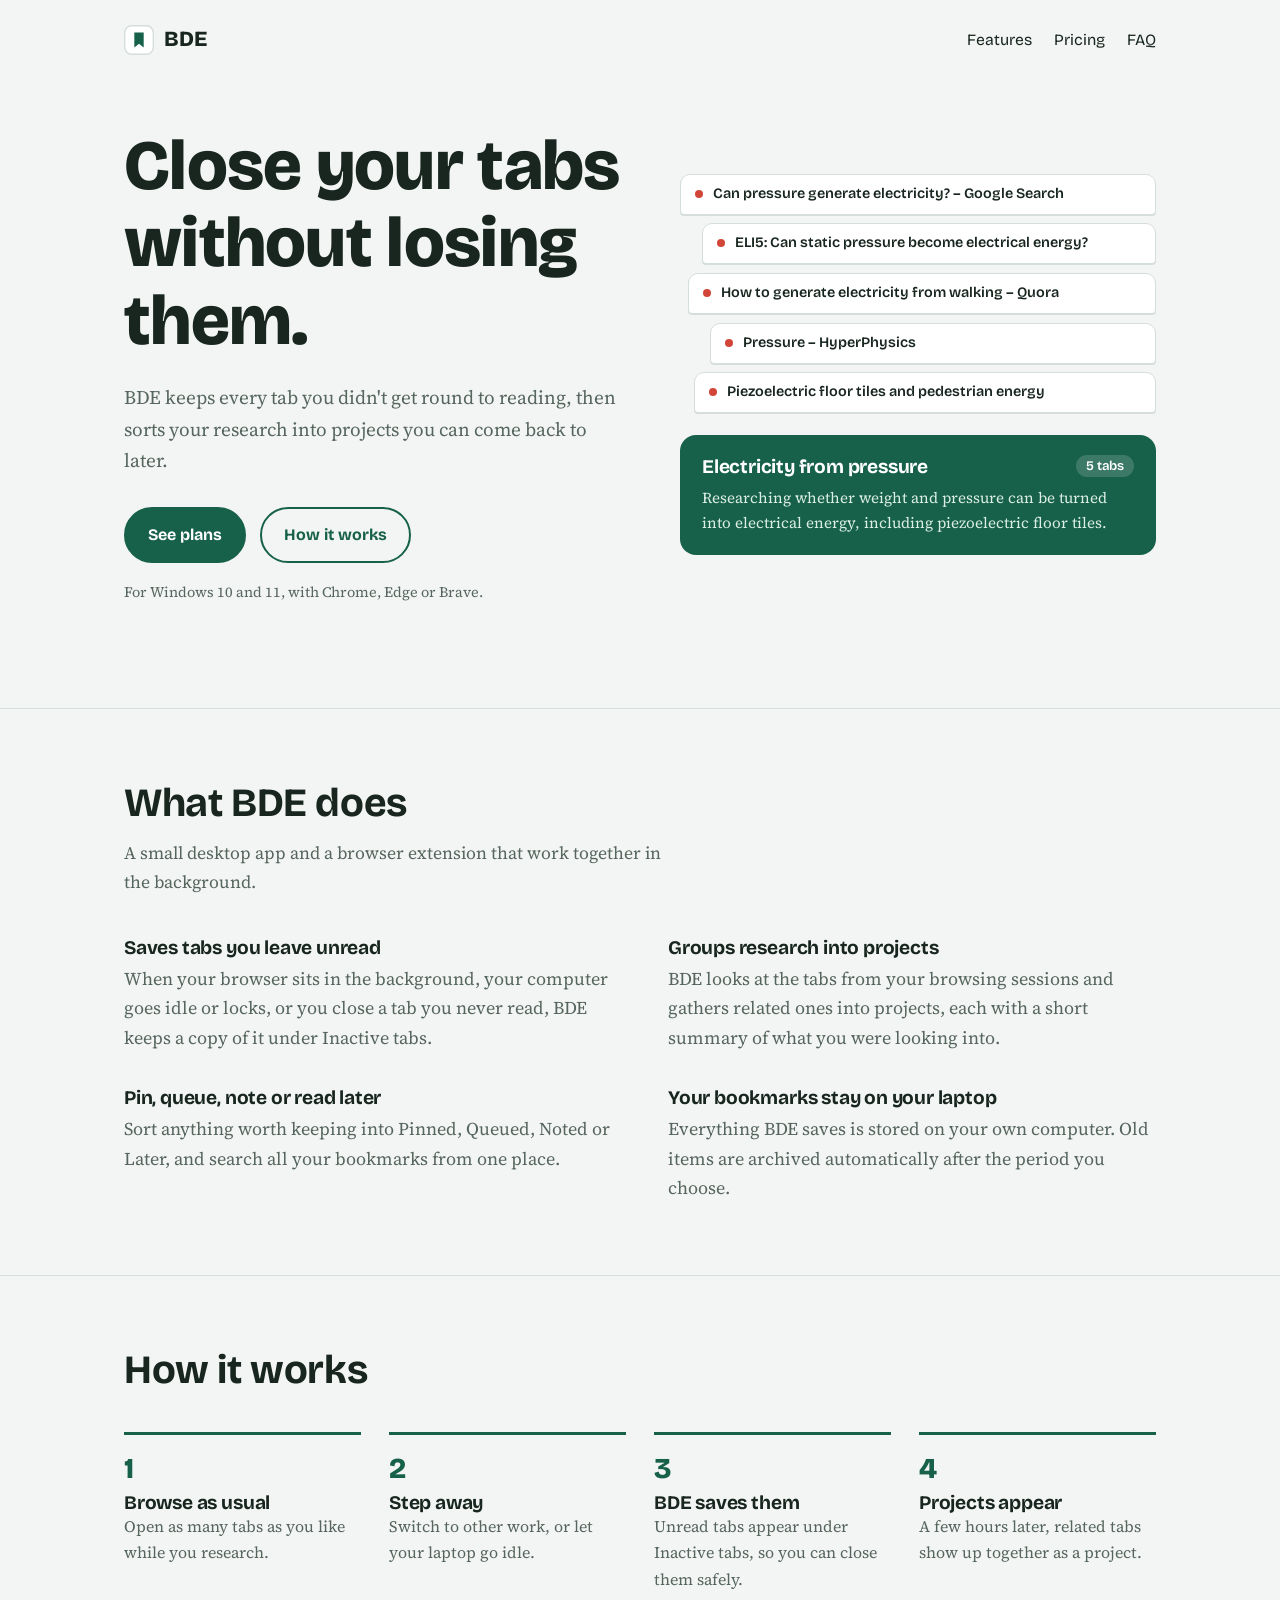
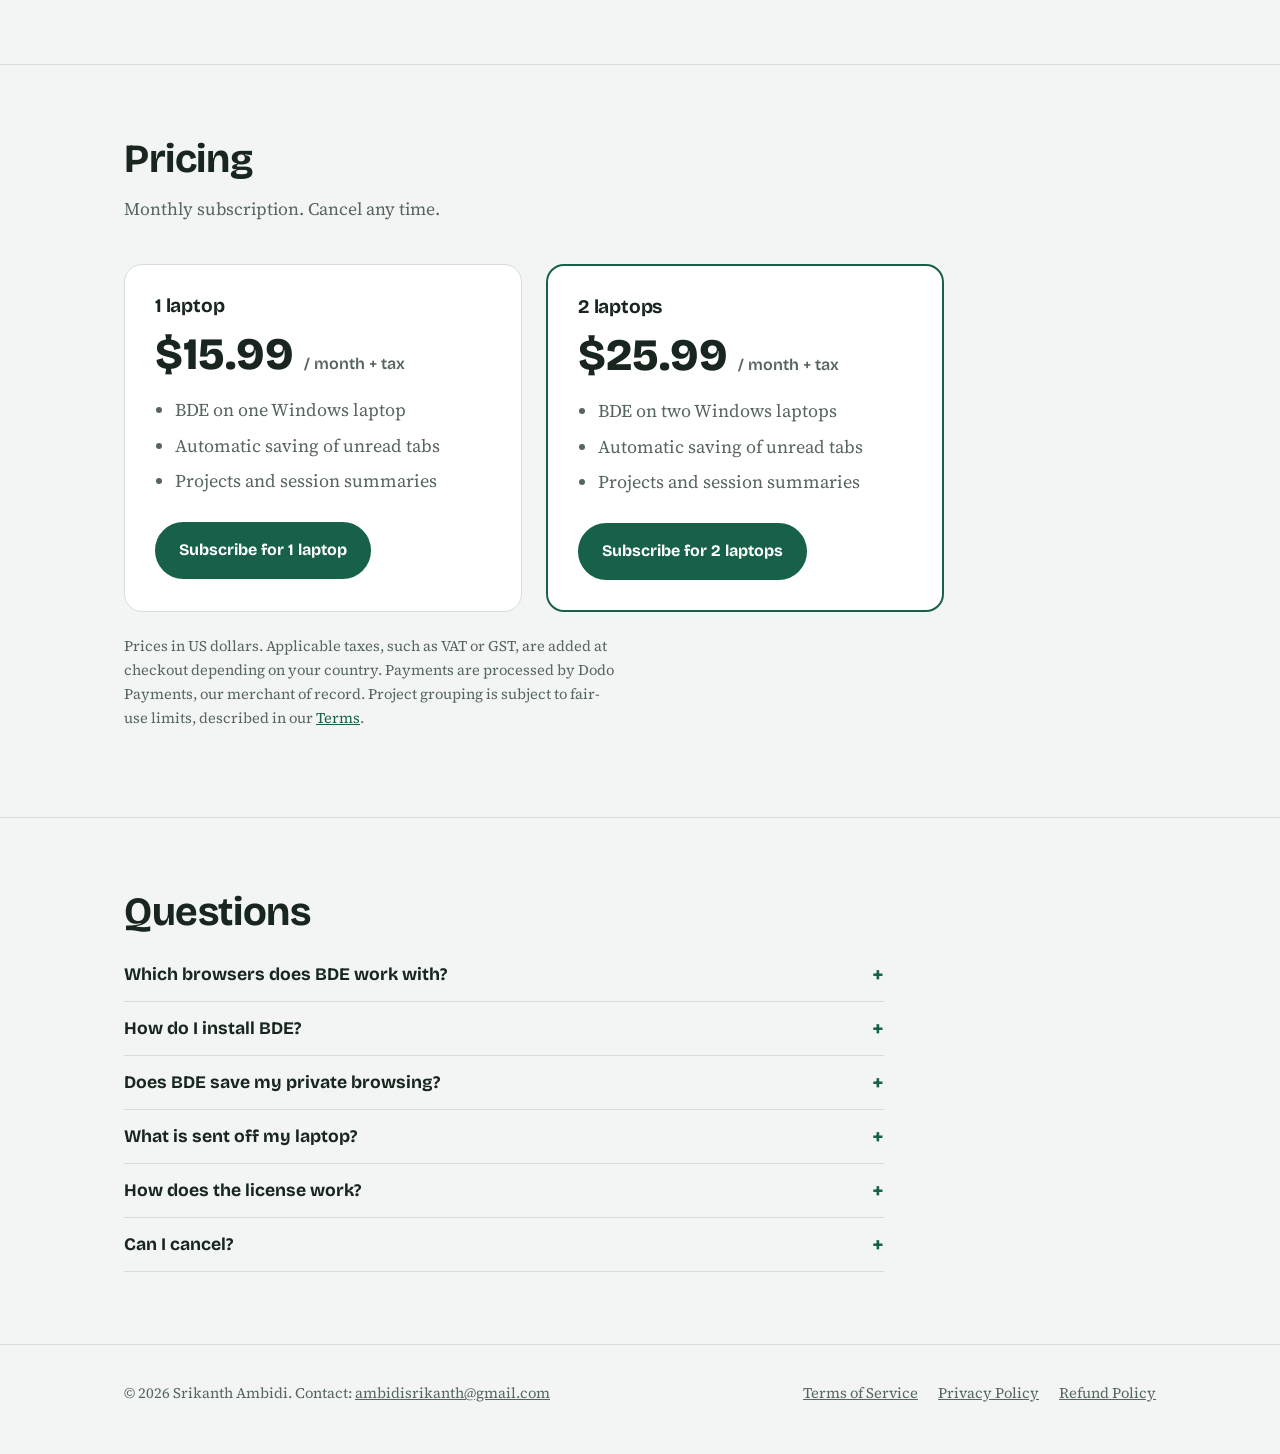
==== commit fa663005: "Add files via upload Launch BDE" ====
--- a/index.html
+++ b/index.html
@@ -94,7 +94,7 @@
 <section id="pricing">
   <div class="wrap">
     <h2>Pricing</h2>
-    <p class="intro">Monthly subscription. Cancel any time. Subscriptions open soon.</p>
+    <p class="intro">Monthly subscription. Cancel any time.</p>
     <div class="plans">
       <div class="plan">
         <h3>1 laptop</h3>
@@ -104,7 +104,7 @@
           <li>Automatic saving of unread tabs</li>
           <li>Projects and session summaries</li>
         </ul>
-        <span class="btn btn-line" aria-disabled="true">Available soon</span>
+        <a class="btn btn-solid" href="https://checkout.dodopayments.com/buy/pdt_0NpwRpqoVaED5hC5dhBhg?quantity=1&redirect_url=https%3A%2F%2Fsrikanthamb.github.io%2Fbde-site%2Fthanks.html">Subscribe for 1 laptop</a>
       </div>
       <div class="plan featured">
         <h3>2 laptops</h3>
@@ -114,7 +114,7 @@
           <li>Automatic saving of unread tabs</li>
           <li>Projects and session summaries</li>
         </ul>
-        <span class="btn btn-line" aria-disabled="true">Available soon</span>
+        <a class="btn btn-solid" href="https://checkout.dodopayments.com/buy/pdt_0NpwSfiYmHcZkEA2u5JR3?quantity=1&redirect_url=https%3A%2F%2Fsrikanthamb.github.io%2Fbde-site%2Fthanks.html">Subscribe for 2 laptops</a>
       </div>
     </div>
     <p class="note">Prices in US dollars. Applicable taxes, such as VAT or GST, are added at checkout depending on your country. Payments are processed by Dodo Payments, our merchant of record. Project grouping is subject to fair-use limits, described in our <a href="terms.html">Terms</a>.</p>
@@ -130,7 +130,7 @@
     </details>
     <details>
       <summary>How do I install BDE?</summary>
-      <p>Install the BDE desktop app for Windows, add the BDE extension to Chrome, Edge or Brave from your browser's extension store, then open BDE, go to Settings → License, paste your license key and click Activate. Full steps will be on this site when subscriptions open.</p>
+      <p>After you subscribe: download and run the <a href="https://github.com/SrikanthAmb/bde-site/releases/latest/download/BDE-Setup.exe">BDE installer</a>, add the BDE extension to your browser (<a href="https://chromewebstore.google.com/detail/eahbifnkmdjkdenjhcojbhpoehbafacb">Chrome Web Store</a> for Chrome and Brave, <a href="https://microsoftedge.microsoft.com/addons/detail/ojommfecmliihfhchapopdpnbofboifn">Edge Add-ons</a> for Microsoft Edge), then open BDE, go to Settings → License, paste the key from your email and click Activate. Full steps are on the <a href="thanks.html">getting started</a> page.</p>
     </details>
     <details>
       <summary>Does BDE save my private browsing?</summary>
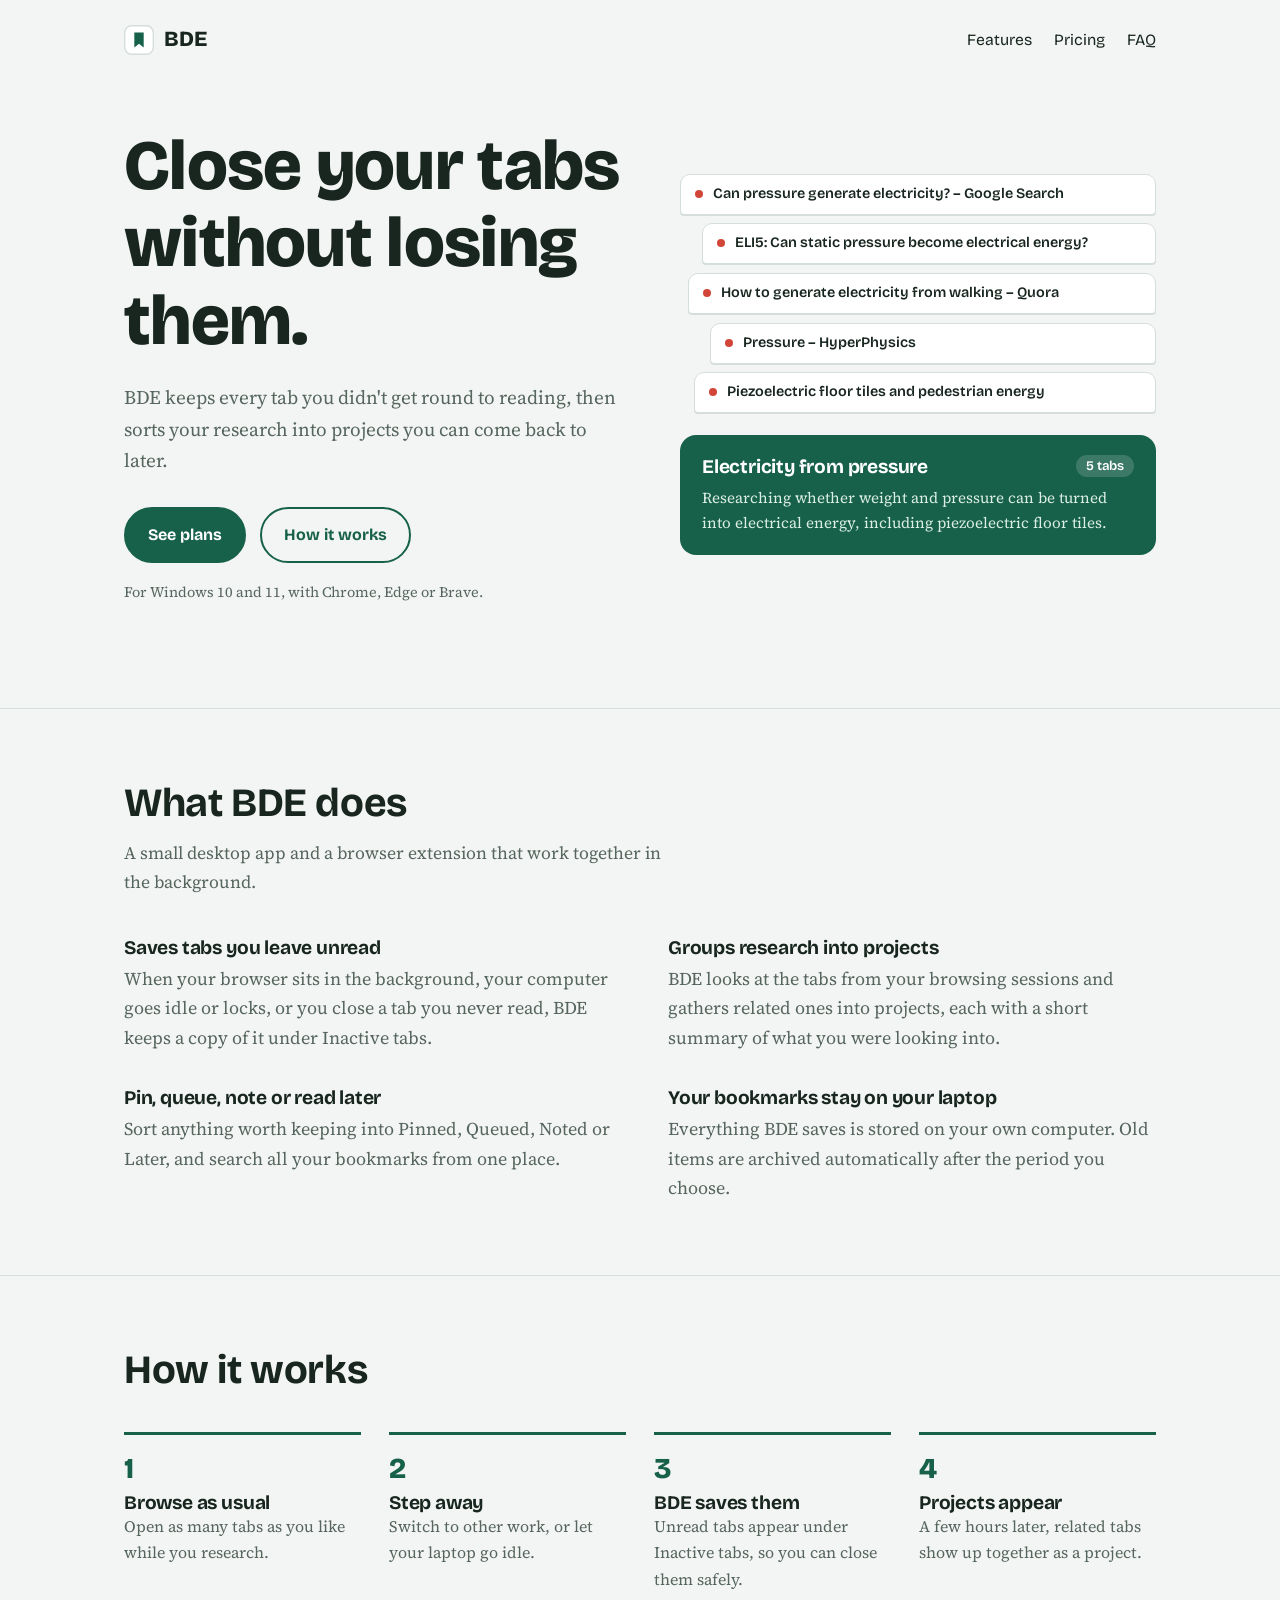
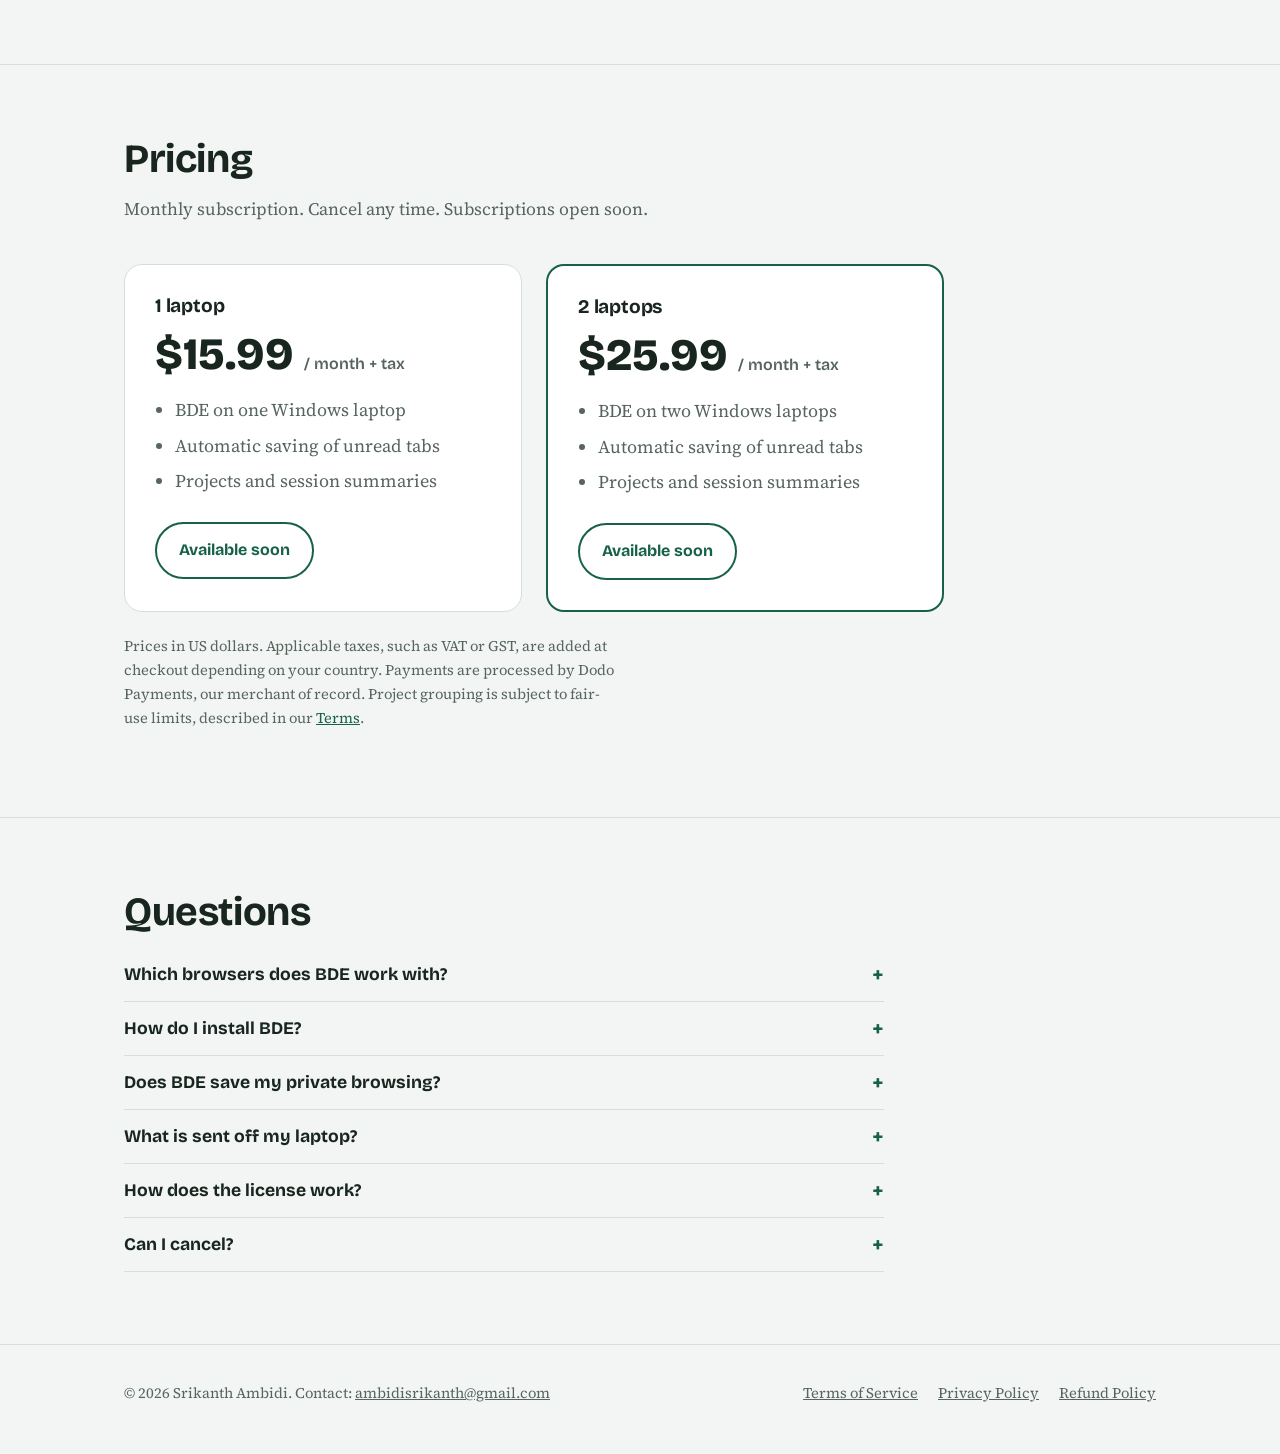
==== commit c94a90af: "Add files via upload" ====
--- a/index.html
+++ b/index.html
@@ -94,7 +94,7 @@
 <section id="pricing">
   <div class="wrap">
     <h2>Pricing</h2>
-    <p class="intro">Monthly subscription. Cancel any time.</p>
+    <p class="intro">Monthly subscription. Cancel any time. Subscriptions open soon.</p>
     <div class="plans">
       <div class="plan">
         <h3>1 laptop</h3>
@@ -104,7 +104,7 @@
           <li>Automatic saving of unread tabs</li>
           <li>Projects and session summaries</li>
         </ul>
-        <a class="btn btn-solid" href="https://checkout.dodopayments.com/buy/pdt_0NpwRpqoVaED5hC5dhBhg?quantity=1&redirect_url=https%3A%2F%2Fsrikanthamb.github.io%2Fbde-site%2Fthanks.html">Subscribe for 1 laptop</a>
+        <span class="btn btn-line" aria-disabled="true">Available soon</span>
       </div>
       <div class="plan featured">
         <h3>2 laptops</h3>
@@ -114,7 +114,7 @@
           <li>Automatic saving of unread tabs</li>
           <li>Projects and session summaries</li>
         </ul>
-        <a class="btn btn-solid" href="https://checkout.dodopayments.com/buy/pdt_0NpwSfiYmHcZkEA2u5JR3?quantity=1&redirect_url=https%3A%2F%2Fsrikanthamb.github.io%2Fbde-site%2Fthanks.html">Subscribe for 2 laptops</a>
+        <span class="btn btn-line" aria-disabled="true">Available soon</span>
       </div>
     </div>
     <p class="note">Prices in US dollars. Applicable taxes, such as VAT or GST, are added at checkout depending on your country. Payments are processed by Dodo Payments, our merchant of record. Project grouping is subject to fair-use limits, described in our <a href="terms.html">Terms</a>.</p>
@@ -130,7 +130,7 @@
     </details>
     <details>
       <summary>How do I install BDE?</summary>
-      <p>After you subscribe: download and run the <a href="https://github.com/SrikanthAmb/bde-site/releases/latest/download/BDE-Setup.exe">BDE installer</a>, add the BDE extension to your browser (<a href="https://chromewebstore.google.com/detail/eahbifnkmdjkdenjhcojbhpoehbafacb">Chrome Web Store</a> for Chrome and Brave, <a href="https://microsoftedge.microsoft.com/addons/detail/ojommfecmliihfhchapopdpnbofboifn">Edge Add-ons</a> for Microsoft Edge), then open BDE, go to Settings → License, paste the key from your email and click Activate. Full steps are on the <a href="thanks.html">getting started</a> page.</p>
+      <p>Install the BDE desktop app for Windows, add the BDE extension to Chrome, Edge or Brave from your browser's extension store, then open BDE, go to Settings → License, paste your license key and click Activate. Full steps will be on this site when subscriptions open.</p>
     </details>
     <details>
       <summary>Does BDE save my private browsing?</summary>
